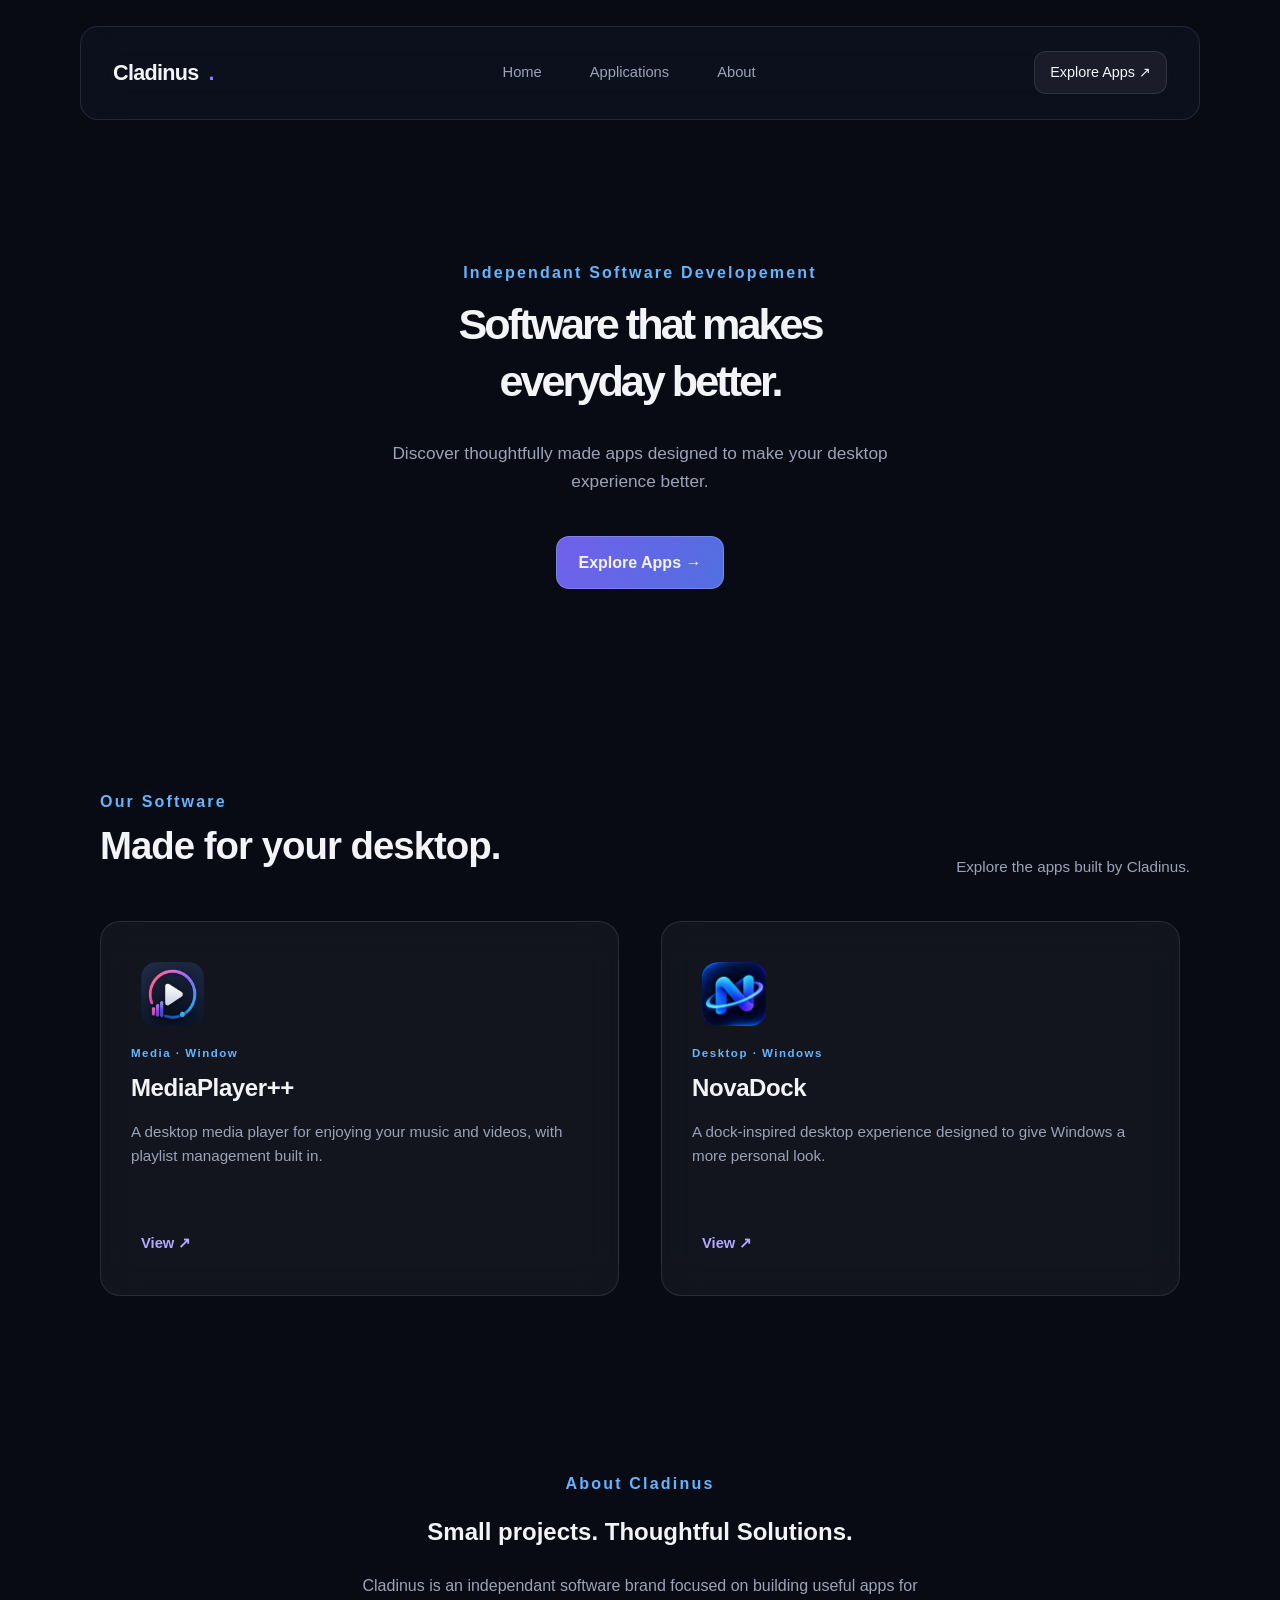
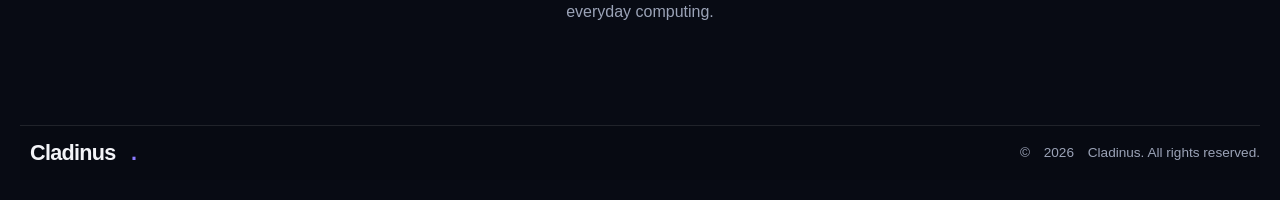
==== index.html @ 4b975c02 "added NovaDock and MediaPlayer++ icons" ====
<!DOCTYPE html>
<html>
    <head>
        <meta charset="UTF-8">
        <meta name="viewport" content="width=device-width, initial-scale=1.0">
        <meta name="description" content="Cladinus builds useful desktop applications designed to improve your everyday computing experience.">

        <title>Cladinus</title>
        <link rel="stylesheet" href="css/style.css">
        <script src="js/script.js" defer></script>
    </head>
    <body>
        <header class="navbar">
            <a href="#" class="logo">Cladinus<span>.</span></a>

            <nav>
                <a href="#home">Home</a>
                <a href="#apps">Applications</a>
                <a href="#about">About</a>
            </nav>

            <a href="#apps" class="nav-btn">Explore Apps ↗</a>
        </header>

        <main>
            <section id="home" class="hero">
                <p  class="eyebrow">Independant Software Developement</p>
                <h1>
                    Software that makes
                    <span>everyday better.</span>
                </h1>

                <p class="hero-description">
                    Discover thoughtfully made apps designed to make your desktop experience better.
                </p>

                <a href="#apps" class="primary-btn">Explore Apps →</a>

                <div class="hero-decor" aria-hidden="true"></div>
            </section>
            <section id="apps" class="apps-section">
                <div class="section-heading">
                    <div>
                        <p class="eyebrow">Our Software</p>
                        <h2>Made for your desktop.</h2>
                    </div>

                    <p class="section-description">Explore the apps built by Cladinus.</p>
                </div>

                <div class="app-grid">
                    <article class="app-card">
                        <div class="app-icon media-icon" aria-hidden="true">
                            <!-- ♪ -->
                             <img src="assets/MediaPlayer++Icon.png" alt="MediaPlayer++">
                        </div>
                        <p class="app-category">Media · Window</p>
                        <h3>MediaPlayer++</h3>
                        <p class="app-description">
                            A desktop media player for enjoying your music and videos, with playlist management built in.
                        </p>
                        <!-- target="_blank" -->
                        <a href="mediaplayer++.html"
                            rel="noopener noreferrer"
                            class="card-link">
                            <!-- View Releases ↗ -->
                            View ↗
                        </a>
                    </article>

                    <article class="app-card">
                        <div class="app-icon dock-icon" aria-hidden="true">
                            <!-- ◈ -->
                            <img src="assets/NovaDockIcon1.png" alt="NovaDock">
                        </div>
                        <p class="app-category">Desktop · Windows</p>
                        <h3>NovaDock</h3>
                        <p class="app-description">
                            A dock-inspired desktop experience designed to give Windows a more personal look.
                        </p>
                        <!-- target="_blank" -->
                        <a href="novadock.html"
                            rel="noopener noreferrer"
                            class="card-link">
                            <!-- View Releases ↗ -->
                            View ↗
                        </a>
                    </article>
                </div>
            </section>
            <section id="about" class="about-section">
                <p class="eyebrow">About Cladinus</p>
                <h2>Small projects. Thoughtful Solutions.</h2>
                <p>
                    Cladinus is an independant software brand focused on building useful apps for everyday computing.
                </p>
            </section>
        </main>

        <footer class="footer">
            <a href="#" class="logo">Cladinus <span>.</span></a>
            <p>© <span id="year"></span> Cladinus. All rights reserved.</p>
        </footer>
    </body>
</html>
---- css/style.css ----
:root {
    color-scheme: dark;
    --bg: #080b14;
    --surface:rgba(255, 255, 255, 0.045);
    --surface-hover:rgba(255, 255, 255, 0.08);
    --border:rgba(255, 255, 255, 0.10);

    --text: #f3f4f8;
    --muted: #9ba3b7;

    --accent: #8b7bff;
    --accent-blue: #64b5ff;

    --radius: 20px;
}

*{
    box-sizing: border-box;
    margin: 10px;
}

html {
    scroll-behavior: smooth;
    scroll-padding-top: 100px;
}
body{
    margin: 0;
    min-height: 100vh;
    font-family: "Segoe UI", Arial, sans-serif;
    color: var(--text);
    background: radial-gradient(ellipse at 50% 0%, #171634, 0%, transparent 48%),
                var(--bg);
    line-height: 1.6;
}

a{
    color: inherit;
    text-decoration: none;
}
button, a {
    -webkit-tap-highlight-color: transparent;
}


::selection {
    color: white;
    background: #6554d9;
}

    /* navbar */

.navbar {
    position: sticky;
    top: 16px;
    z-index: 100;

    display: flex;
    align-items: center;
    justify-content: space-between;
    gap: 24px;
    width: min(1120px, calc(100% - 40px));
    margin: 16px auto 0;
    padding: 14px 22px;
    background: rgba(15, 18, 32, 0.72);
    border: 1px solid var(--border);
    border-radius: 18px;
    backdrop-filter: blur(20px);
    -webkit-backdrop-filter: blur(20px);
}
.logo {
    font-size: 1.35rem;
    font-weight: 750;
    letter-spacing: -0.7px;
}
.logo span {
    color: var(--accent);
}
.navbar nav {
    display: flex;
    align-items: center;
    gap: 28px;
}
.navbar nav a {
    color: var(--muted);
    font-size: 0.92rem;
    transition: color 180ms ease;
    padding: 15;
}
.navbar nav a:hover{
    color: var(--text);
}

.nav-btn {
    padding: 9px 15px;
    border: 1px solid var(--border);
    border-radius: 12px;
    background: rgba(255, 255, 255, 0.06);
    font-size: 0.9rem;
    transition: background 180ms ease, border-color 180ms ease;
}

.nav-btn:hover{
    background: var(--surface-hover);
    border-color: rgba(255, 255, 255, 0.5);
}

/* Hero section */

.hero{
    position: relative;
    isolation: isolate;
    overflow: hidden;

    display: flex;
    flex-direction: column;
    align-items: center;
    text-align: center;
    padding: 130px 24px 120px;
}
.eyebrow {
    margin: 0 0 16px;
    color: var(--accent-blue);
    /* font-size: 0.76rem; */
    font-weight: 700;
    letter-spacing: 2.2px;
}
.hero h1{
    max-width: 850px;
    margin: 0;
    font-size: clamp(2.7rem, 6vw, 1.3rem);
    line-height: 1.08;
    letter-spacing: -3px;
}
.hero h1 span {
    display: block;
    /* color: transparent; */
    background: linear-gradient(100deg, --accent-blue, var(--accent), #c4a3ff);
    background-clip: text;
    -webkit-background-clip: text;
}
.hero-description {
    max-width: 570px;
    margin: 26px 0 30px;
    color: var(--muted);
    font-size: 1.08rem;
}

.primary-btn{
    display: inline-flex;
    align-items: center;
    justify-content: center;
    padding: 13px 22px;
    border: 1px solid rgba(255, 255, 255, 0.18);
    border-radius: 13px;
    background: linear-gradient(110deg, #7160eb, #526fe0);
    box-shadow: 0 8px 30px rbga(10, 91, 235, 0.22);
    font-weight: 650;
    transform: transform 180ms ease, box-shadow 180ms ease;
}
.primary-btn:hover{
    transform: translateY(-3px);
    box-shadow: 0 12px 36px rbga(100, 91, 235, 0.35);
}
.hero-decor {
    position: absolute;
    z-index: -1;
    top: 30px;
    left: 50%;
    width: min(600px, 90vw);
    aspect-ratio: 1;
    border-radius: 50%;
    background: rbga(101, 83, 230, 0.12);
    filter: blur(100px);
    transform: translateX(-50%);
    pointer-events: none;
}

/* apps section */

.apps-section {
    width: min(1120px, calc(100% - 40px));
    margin: 0 auto;
    padding: 40px 0 100px;
}
.section-heading {
    display: flex;
    align-items: end;
    justify-content: space-between;
    gap: 30px;
    margin-bottom: 32px;
}
.section-heading .eyebrow {
    margin-bottom: 8px;
}
.section-heading h2, .aboutt-section h2{
    margin: 0;
    font-size: clamp(1.8rem, 3vw, 2.5rem);
    line-height: 1.2;
    letter-spacing: -1px;
}
.section-description{
    max-width: 300px;
    margin: 0;
    color: var(--muted);
    font-size: 0.95rem;
}

.app-grid{
    display: grid;
    grid-template-columns: repeat(2, minmax(0, 1fr));
    gap: 22px;
}

.app-card{
    padding: 30px;
    background: var(--surface);
    border: 1px solid var(--border);
    border-radius: var(--radius);
    backdrop-filter: blur(18px);
    -webkit-backdrop-filter: blur(18px);
    transition: transform 200ms ease, background 200ms ease, border-color 200ms ease;
}
.app-card:hover{
    transform: translateY(-5px);
    background: var(--surface-hover);
    border-color: rgba(139, 123, 255, 0.35);
}

.app-icon {
    display: grid;
    place-items: center;
    align-items: center;
    width: 58px;
    height: 58px;
    margin-bottom: 24px;
    /* border: 1px solid rgba(255, 255, 255, 0.15); */
    border-radius: 17px;
    font-size: 2rem;
    font-weight: 700;
}
.media-icon img{
    width: 64px;
    height: 64px;
    margin: 0;
    /* color: #a8d6ff;
    background: linear-gradient(145deg, #263f72, #18243d); */
}
.dock-icon img{
    width: 64px;
    height: 64px;
    margin: 0;
    /* color: #c5baff;
    background: linear-gradient(145deg, #51418b, #28223f); */
}

.app-category{
    margin: 0 0 7px;
    color: var(--accent-blue);
    font-size: 0.72rem;
    font-weight: 700;
    letter-spacing: 1.5px;
}
.app-card h3{
    margin:  0 0 12px;
    font-size: 1.5rem;
    letter-spacing: -0.4px;
}

.app-description{
    min-height: 78px;
    margin: 0 0 24px;
    color: var(--muted);
    font-size: 0.95rem;
}
.card-link {
    display: inline-block;
    color: #b4a8ff;
    font-weight: 650;
    font-size: 0.92rem;
    transition: color 180ms ease;
}
.card-link:hover{
    color: white;
}

/* About section */

.about-section {
    width: min(760px, calc(100% - 40));
    margin: 0 auto;
    padding: 55px 30px 90px;
    text-align: center;
}
.about-section p:last-child{
    max-width: 600px;
    margin: 22px auto 0;
    color: var(--muted);
}

/* Footer */

.footer {
    display: flex;
    align-items: center;
    justify-content: space-between;
    gap: 20px;
    padding: 28px max (24px, calc((100% - 1120px) / 2));
    border-top: 1px solid var(--border);
    background: rgba(0,0,0,0.12);
}
.footer p {
    margin: 0;
    color: var(--muted);
    font-size: 0.85rem;
}

/* Responsive layout */

@media (max-width: 700px){
    .navbar{
        width: calc(100% - 24px);
        padding: 12px 14px;
        gap: 12px;
    }
    .navbar nav {
        gap: 14px;
    }
    .navbar nav a {
        font-size: 0.82rem;
    }
    .nav-btn {
        display: none;
    }
    .hero {
        padding: 100px 20px 90px;
    }
    .hero h1 {
        letter-spacing: -1.5px;
    }
    .section-heading{
        align-items: start;
        flex-direction: column;
        gap: 12px;
    }
    .app-grid{
        grid-template-columns: 1fr;
    }
    .app-description{
        min-height: 0;
    }
    .footer {
        flex-direction: column;
        text-align: center;
    }
}
@media (prefers-reduced-motion:reduce) {
    html{
        scroll-behavior: auto;
    }

    *, *::before, *::after {
        transition-duration: 0.01ms !important;
        animation-duration: 0.01ms !important;
    }
}
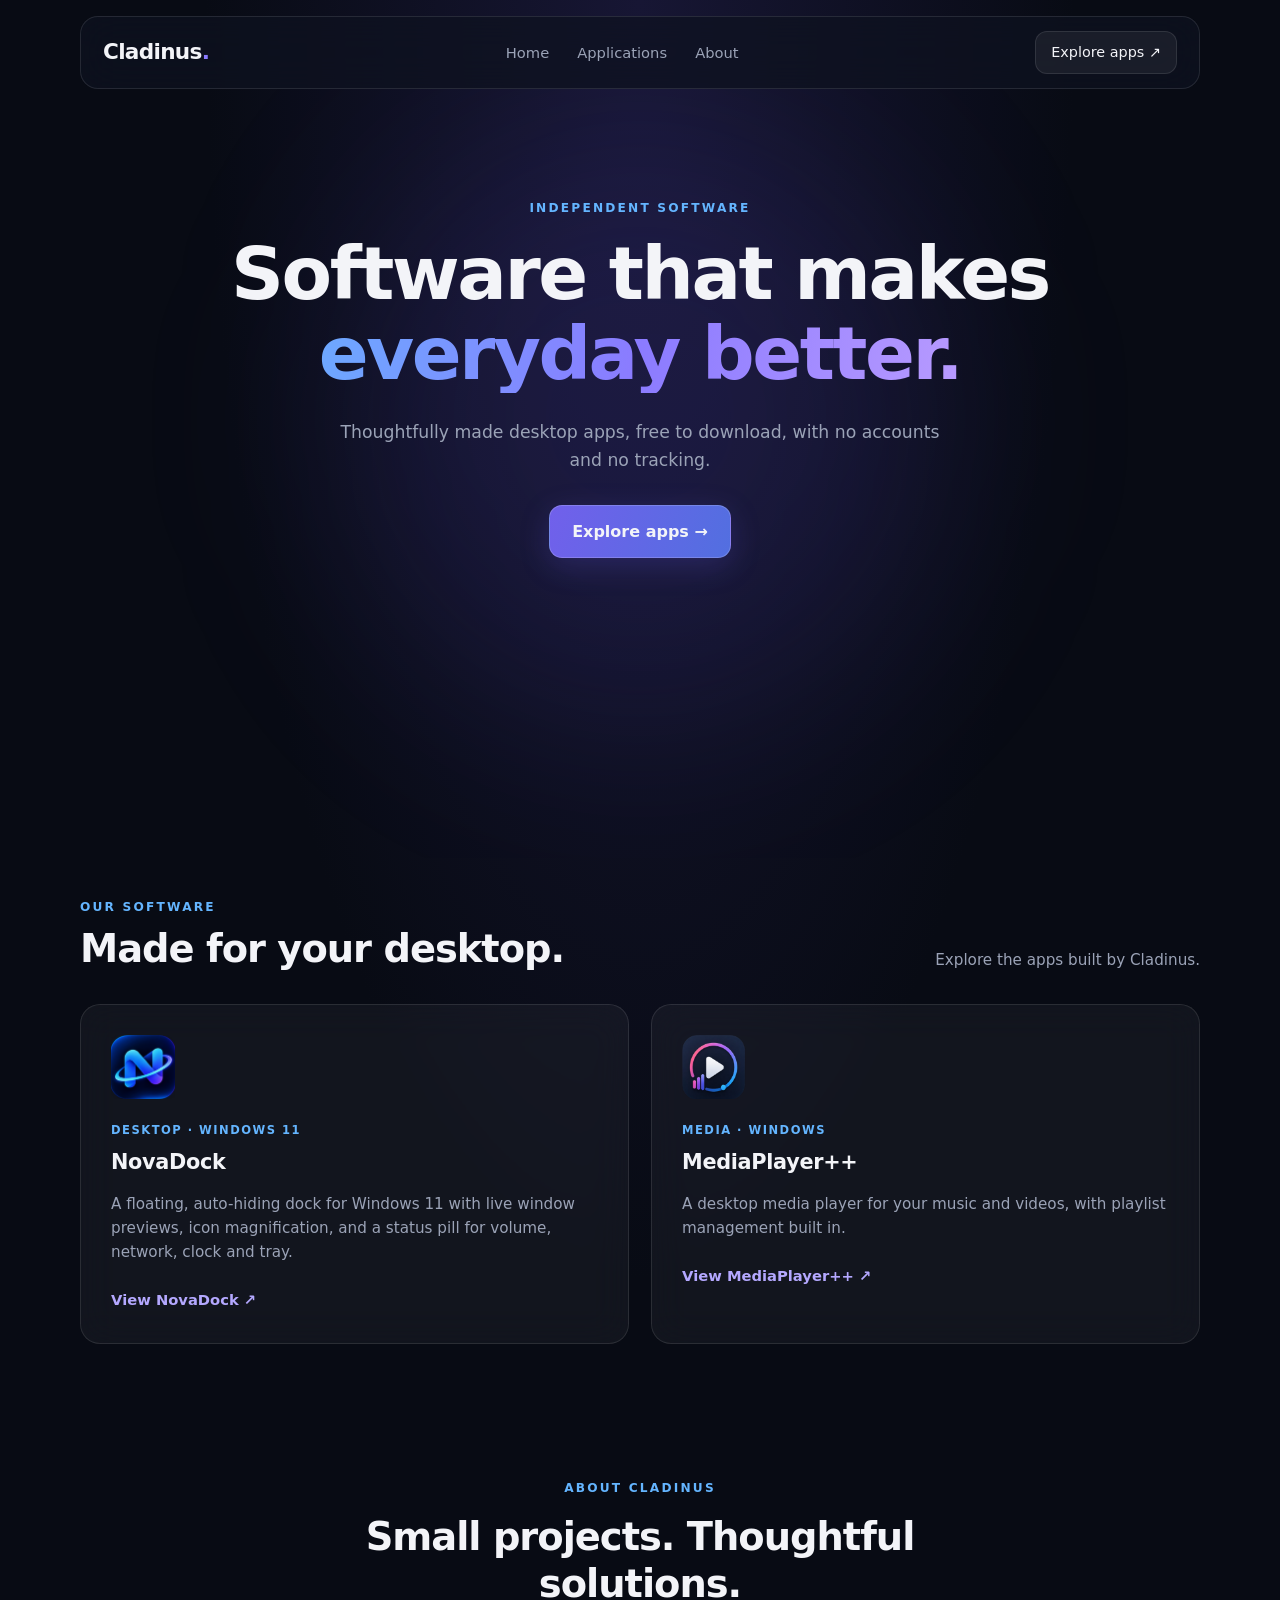
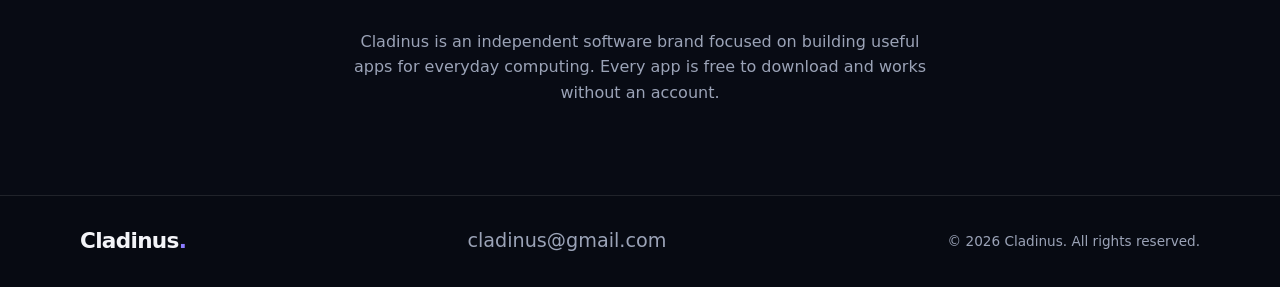
==== commit 802cda3d: "claude's redesign" ====
--- a/index.html
+++ b/index.html
@@ -1,105 +1,97 @@
 <!DOCTYPE html>
-<html>
-    <head>
-        <meta charset="UTF-8">
-        <meta name="viewport" content="width=device-width, initial-scale=1.0">
-        <meta name="description" content="Cladinus builds useful desktop applications designed to improve your everyday computing experience.">
-
-        <title>Cladinus</title>
-        <link rel="stylesheet" href="css/style.css">
-        <script src="js/script.js" defer></script>
-    </head>
-    <body>
-        <header class="navbar">
-            <a href="#" class="logo">Cladinus<span>.</span></a>
-
-            <nav>
+<html lang="en">
+<head>
+    <meta charset="UTF-8">
+    <meta name="viewport" content="width=device-width, initial-scale=1.0">
+    <meta name="description" content="Cladinus builds useful desktop applications designed to improve your everyday computing experience.">
+    <meta property="og:title" content="Cladinus">
+    <meta property="og:description" content="Independent software for a better desktop.">
+    <title>Cladinus</title>
+    <link rel="stylesheet" href="css/style.css">
+    <script src="js/script.js" defer></script>
+</head>
+<body>
+    <header>
+        <section class="navbar">
+            <a href="#home" class="logo">Cladinus<span>.</span></a>
+            <nav aria-label="Main">
                 <a href="#home">Home</a>
                 <a href="#apps">Applications</a>
                 <a href="#about">About</a>
             </nav>
+            <a href="#apps" class="nav-btn">Explore apps ↗</a>
+        </section>
 
-            <a href="#apps" class="nav-btn">Explore Apps ↗</a>
-        </header>
+        <button class="menu-toggle" id="menu-toggle" aria-label="Open navigation menu"
+                aria-expanded="false" aria-controls="mobile-menu">
+            <img src="assets/menu.svg" alt="">
+        </button>
+        <div class="menu-overlay" id="menu-overlay"></div>
+        <nav class="mobile-menu" id="mobile-menu" aria-label="Mobile navigation">
+            <a href="#home">Home</a>
+            <a href="#apps">Applications</a>
+            <a href="#about">About</a>
+        </nav>
+    </header>
 
-        <main>
-            <section id="home" class="hero">
-                <p  class="eyebrow">Independant Software Developement</p>
-                <h1>
-                    Software that makes
-                    <span>everyday better.</span>
-                </h1>
+    <main>
+        <section id="home" class="hero">
+            <p class="eyebrow">INDEPENDENT SOFTWARE</p>
+            <h1>Software that makes <span>everyday better.</span></h1>
+            <p class="hero-description">
+                Thoughtfully made desktop apps, free to download, with no accounts and no tracking.
+            </p>
+            <a href="#apps" class="primary-btn">Explore apps →</a>
+            <div class="hero-decor" aria-hidden="true"></div>
+        </section>
 
-                <p class="hero-description">
-                    Discover thoughtfully made apps designed to make your desktop experience better.
-                </p>
+        <section class="apps-section">
+            <div class="section-heading" id="apps">
+                <div>
+                    <p class="eyebrow">OUR SOFTWARE</p>
+                    <h2>Made for your desktop.</h2>
+                </div>
+                <p class="section-description">Explore the apps built by Cladinus.</p>
+            </div>
 
-                <a href="#apps" class="primary-btn">Explore Apps →</a>
+            <div class="app-grid">
+                <article class="app-card">
+                    <div class="app-icon"><img src="assets/NovaDockIcon1.png" alt="NovaDock"></div>
+                    <p class="app-category">DESKTOP · WINDOWS 11</p>
+                    <h3>NovaDock</h3>
+                    <p class="app-description">
+                        A floating, auto-hiding dock for Windows 11 with live window previews,
+                        icon magnification, and a status pill for volume, network, clock and tray.
+                    </p>
+                    <a href="novadock.html" class="card-link">View NovaDock ↗</a>
+                </article>
 
-                <div class="hero-decor" aria-hidden="true"></div>
-            </section>
-            <section id="apps" class="apps-section">
-                <div class="section-heading">
-                    <div>
-                        <p class="eyebrow">Our Software</p>
-                        <h2>Made for your desktop.</h2>
-                    </div>
+                <article class="app-card">
+                    <div class="app-icon"><img src="assets/MediaPlayer++Icon.png" alt="MediaPlayer++"></div>
+                    <p class="app-category">MEDIA · WINDOWS</p>
+                    <h3>MediaPlayer++</h3>
+                    <p class="app-description">
+                        A desktop media player for your music and videos, with playlist management built in.
+                    </p>
+                    <a href="mediaplayer++.html" class="card-link">View MediaPlayer++ ↗</a>
+                </article>
+            </div>
+        </section>
 
-                    <p class="section-description">Explore the apps built by Cladinus.</p>
-                </div>
+        <section id="about" class="about-section">
+            <p class="eyebrow">ABOUT CLADINUS</p>
+            <h2>Small projects. Thoughtful solutions.</h2>
+            <p>
+                Cladinus is an independent software brand focused on building useful apps for
+                everyday computing. Every app is free to download and works without an account.
+            </p>
+        </section>
+    </main>
 
-                <div class="app-grid">
-                    <article class="app-card">
-                        <div class="app-icon media-icon" aria-hidden="true">
-                            <!-- ♪ -->
-                             <img src="assets/MediaPlayer++Icon.png" alt="MediaPlayer++">
-                        </div>
-                        <p class="app-category">Media · Window</p>
-                        <h3>MediaPlayer++</h3>
-                        <p class="app-description">
-                            A desktop media player for enjoying your music and videos, with playlist management built in.
-                        </p>
-                        <!-- target="_blank" -->
-                        <a href="mediaplayer++.html"
-                            rel="noopener noreferrer"
-                            class="card-link">
-                            <!-- View Releases ↗ -->
-                            View ↗
-                        </a>
-                    </article>
-
-                    <article class="app-card">
-                        <div class="app-icon dock-icon" aria-hidden="true">
-                            <!-- ◈ -->
-                            <img src="assets/NovaDockIcon1.png" alt="NovaDock">
-                        </div>
-                        <p class="app-category">Desktop · Windows</p>
-                        <h3>NovaDock</h3>
-                        <p class="app-description">
-                            A dock-inspired desktop experience designed to give Windows a more personal look.
-                        </p>
-                        <!-- target="_blank" -->
-                        <a href="novadock.html"
-                            rel="noopener noreferrer"
-                            class="card-link">
-                            <!-- View Releases ↗ -->
-                            View ↗
-                        </a>
-                    </article>
-                </div>
-            </section>
-            <section id="about" class="about-section">
-                <p class="eyebrow">About Cladinus</p>
-                <h2>Small projects. Thoughtful Solutions.</h2>
-                <p>
-                    Cladinus is an independant software brand focused on building useful apps for everyday computing.
-                </p>
-            </section>
-        </main>
-
-        <footer class="footer">
-            <a href="#" class="logo">Cladinus <span>.</span></a>
-            <p>© <span id="year"></span> Cladinus. All rights reserved.</p>
-        </footer>
-    </body>
+    <footer class="footer">
+        <a href="#home" class="logo">Cladinus<span>.</span></a>
+        <p id="contact">cladinus@gmail.com</p>
+        <p>© <span id="year"></span> Cladinus. All rights reserved.</p>
+    </footer>
+</body>
 </html>
--- a/css/style.css
+++ b/css/style.css
@@ -1,365 +1,231 @@
 :root {
     color-scheme: dark;
     --bg: #080b14;
-    --surface:rgba(255, 255, 255, 0.045);
-    --surface-hover:rgba(255, 255, 255, 0.08);
-    --border:rgba(255, 255, 255, 0.10);
-
+    --surface: rgba(255, 255, 255, 0.045);
+    --surface-hover: rgba(255, 255, 255, 0.08);
+    --border: rgba(255, 255, 255, 0.10);
     --text: #f3f4f8;
     --muted: #9ba3b7;
-
     --accent: #8b7bff;
     --accent-blue: #64b5ff;
-
     --radius: 20px;
 }
 
-*{
-    box-sizing: border-box;
-    margin: 10px;
-}
-
-html {
-    scroll-behavior: smooth;
-    scroll-padding-top: 100px;
-}
-body{
+* { box-sizing: border-box; }
+h1, h2, h3, p { margin: 0; }
+
+html { scroll-behavior: smooth; scroll-padding-top: 100px; }
+
+body {
     margin: 0;
     min-height: 100vh;
-    font-family: "Segoe UI", Arial, sans-serif;
+    font-family: "Segoe UI", system-ui, Arial, sans-serif;
     color: var(--text);
-    background: radial-gradient(ellipse at 50% 0%, #171634, 0%, transparent 48%),
-                var(--bg);
+    background: radial-gradient(ellipse at 50% 0%, #171634 0%, transparent 48%), var(--bg);
+    background-repeat: no-repeat;
     line-height: 1.6;
 }
 
-a{
-    color: inherit;
-    text-decoration: none;
-}
-button, a {
-    -webkit-tap-highlight-color: transparent;
-}
-
-
-::selection {
-    color: white;
-    background: #6554d9;
-}
-
-    /* navbar */
-
+a { color: inherit; text-decoration: none; }
+button, a { -webkit-tap-highlight-color: transparent; }
+::selection { color: white; background: #6554d9; }
+img { max-width: 100%; }
+
+/* ── Navbar ───────────────────────────────────────────── */
 .navbar {
-    position: sticky;
-    top: 16px;
-    z-index: 100;
-
-    display: flex;
-    align-items: center;
-    justify-content: space-between;
-    gap: 24px;
+    position: sticky; top: 16px; z-index: 103;
+    display: flex; align-items: center; justify-content: space-between; gap: 24px;
     width: min(1120px, calc(100% - 40px));
-    margin: 16px auto 0;
-    padding: 14px 22px;
+    margin: 16px auto 0; padding: 14px 22px;
     background: rgba(15, 18, 32, 0.72);
-    border: 1px solid var(--border);
-    border-radius: 18px;
-    backdrop-filter: blur(20px);
-    -webkit-backdrop-filter: blur(20px);
-}
-.logo {
-    font-size: 1.35rem;
-    font-weight: 750;
-    letter-spacing: -0.7px;
-}
-.logo span {
-    color: var(--accent);
-}
-.navbar nav {
-    display: flex;
-    align-items: center;
-    gap: 28px;
-}
-.navbar nav a {
-    color: var(--muted);
-    font-size: 0.92rem;
-    transition: color 180ms ease;
-    padding: 15;
-}
-.navbar nav a:hover{
-    color: var(--text);
-}
-
+    border: 1px solid var(--border); border-radius: 18px;
+    backdrop-filter: blur(20px); -webkit-backdrop-filter: blur(20px);
+}
+.logo { font-size: 1.35rem; font-weight: 750; letter-spacing: -0.7px; }
+.logo span { color: var(--accent); }
+.navbar nav { display: flex; align-items: center; gap: 28px; }
+.navbar nav a { color: var(--muted); font-size: 0.92rem; transition: color 180ms ease; }
+.navbar nav a:hover { color: var(--text); }
 .nav-btn {
-    padding: 9px 15px;
-    border: 1px solid var(--border);
-    border-radius: 12px;
-    background: rgba(255, 255, 255, 0.06);
-    font-size: 0.9rem;
+    padding: 9px 15px; border: 1px solid var(--border); border-radius: 12px;
+    background: rgba(255, 255, 255, 0.06); font-size: 0.9rem;
     transition: background 180ms ease, border-color 180ms ease;
 }
-
-.nav-btn:hover{
-    background: var(--surface-hover);
-    border-color: rgba(255, 255, 255, 0.5);
-}
-
-/* Hero section */
-
-.hero{
-    position: relative;
-    isolation: isolate;
-    overflow: hidden;
-
-    display: flex;
-    flex-direction: column;
-    align-items: center;
-    text-align: center;
-    padding: 130px 24px 120px;
-}
+.nav-btn:hover { background: var(--surface-hover); border-color: rgba(255, 255, 255, 0.5); }
+
+/* ── Mobile menu ──────────────────────────────────────── */
+.menu-toggle {
+    display: none; justify-content: center; align-items: center;
+    width: 42px; height: 42px; padding: 8px;
+    background: rgba(255, 255, 255, 0.06); border: 1px solid var(--border);
+    border-radius: 12px; cursor: pointer; z-index: 103;
+}
+.menu-toggle img { width: 100%; height: 100%; }
+.mobile-menu {
+    position: fixed; top: 0; right: 0; z-index: 102;
+    display: flex; flex-direction: column; gap: 8px;
+    width: min(220px, 85vw); height: 100vh; padding: 90px 24px 24px;
+    background: rgba(15, 18, 32, 0.96); border-left: 1px solid var(--border);
+    backdrop-filter: blur(24px); -webkit-backdrop-filter: blur(24px);
+    transform: translateX(100%); visibility: hidden;
+    transition: transform 300ms ease, visibility 300ms ease;
+}
+.mobile-menu a {
+    display: block; padding: 13px 15px; color: var(--muted); border-radius: 10px;
+    transition: background 180ms ease, color 180ms ease;
+}
+.mobile-menu a:hover { color: var(--text); background: var(--surface-hover); }
+.menu-overlay {
+    position: fixed; inset: 0; z-index: 101; background: rgba(0, 0, 0, 0.55);
+    opacity: 0; visibility: hidden; transition: opacity 280ms ease, visibility 280ms ease;
+}
+body.menu-open { overflow: hidden; }
+body.menu-open .mobile-menu { transform: translateX(0); visibility: visible; }
+body.menu-open .menu-overlay { opacity: 1; visibility: visible; }
+
+/* ── Hero ─────────────────────────────────────────────── */
+.hero {
+    position: relative; isolation: isolate; overflow: hidden;
+    display: flex; flex-direction: column; align-items: center; text-align: center;
+    padding: 110px 24px 300px;
+}
+.hero-icon { margin-bottom: 22px; border-radius: 20px; }
 .eyebrow {
-    margin: 0 0 16px;
-    color: var(--accent-blue);
-    /* font-size: 0.76rem; */
-    font-weight: 700;
-    letter-spacing: 2.2px;
-}
-.hero h1{
+    margin-bottom: 16px; color: var(--accent-blue);
+    font-size: 0.76rem; font-weight: 700; letter-spacing: 2.2px;
+}
+.hero h1 {
     max-width: 850px;
-    margin: 0;
-    font-size: clamp(2.7rem, 6vw, 1.3rem);
-    line-height: 1.08;
-    letter-spacing: -3px;
+    font-size: clamp(2.5rem, 6vw, 4.6rem);
+    line-height: 1.08; letter-spacing: -2.5px;
 }
 .hero h1 span {
-    display: block;
-    /* color: transparent; */
-    background: linear-gradient(100deg, --accent-blue, var(--accent), #c4a3ff);
-    background-clip: text;
-    -webkit-background-clip: text;
-}
-.hero-description {
-    max-width: 570px;
-    margin: 26px 0 30px;
-    color: var(--muted);
-    font-size: 1.08rem;
-}
-
-.primary-btn{
-    display: inline-flex;
-    align-items: center;
-    justify-content: center;
-    padding: 13px 22px;
+    display: block; color: transparent;
+    background: linear-gradient(100deg, var(--accent-blue), var(--accent), #c4a3ff);
+    -webkit-background-clip: text; background-clip: text;
+}
+.hero-description { max-width: 600px; margin: 26px 0 30px; color: var(--muted); font-size: 1.08rem; }
+.hero-note { margin-top: 18px; color: var(--muted); font-size: 0.85rem; }
+.btn-row { display: flex; flex-wrap: wrap; justify-content: center; gap: 12px; }
+
+.primary-btn, .secondary-btn {
+    display: inline-flex; align-items: center; justify-content: center;
+    padding: 13px 22px; border-radius: 13px; font-weight: 650;
+    transition: transform 180ms ease, box-shadow 180ms ease, background 180ms ease;
+}
+.primary-btn {
     border: 1px solid rgba(255, 255, 255, 0.18);
-    border-radius: 13px;
     background: linear-gradient(110deg, #7160eb, #526fe0);
-    box-shadow: 0 8px 30px rbga(10, 91, 235, 0.22);
-    font-weight: 650;
-    transform: transform 180ms ease, box-shadow 180ms ease;
-}
-.primary-btn:hover{
-    transform: translateY(-3px);
-    box-shadow: 0 12px 36px rbga(100, 91, 235, 0.35);
-}
+    box-shadow: 0 8px 30px rgba(100, 91, 235, 0.22);
+}
+.primary-btn:hover { transform: translateY(-3px); box-shadow: 0 12px 36px rgba(100, 91, 235, 0.35); }
+.secondary-btn { border: 1px solid var(--border); background: rgba(255, 255, 255, 0.05); }
+.secondary-btn:hover { background: var(--surface-hover); transform: translateY(-3px); }
+
 .hero-decor {
-    position: absolute;
-    z-index: -1;
-    top: 30px;
-    left: 50%;
-    width: min(600px, 90vw);
-    aspect-ratio: 1;
-    border-radius: 50%;
-    background: rbga(101, 83, 230, 0.12);
-    filter: blur(100px);
-    transform: translateX(-50%);
-    pointer-events: none;
-}
-
-/* apps section */
-
-.apps-section {
-    width: min(1120px, calc(100% - 40px));
-    margin: 0 auto;
-    padding: 40px 0 100px;
-}
+    position: absolute; z-index: -1; top: 30px; left: 50%;
+    width: min(600px, 90vw); aspect-ratio: 1; border-radius: 50%;
+    background: rgba(101, 83, 230, 0.12); filter: blur(100px);
+    transform: translateX(-50%); pointer-events: none;
+}
+
+/* ── Sections / cards ─────────────────────────────────── */
+.apps-section { width: min(1120px, calc(100% - 40px)); margin: 0 auto; padding: 40px 0 80px; }
 .section-heading {
-    display: flex;
-    align-items: end;
-    justify-content: space-between;
-    gap: 30px;
-    margin-bottom: 32px;
-}
-.section-heading .eyebrow {
-    margin-bottom: 8px;
-}
-.section-heading h2, .aboutt-section h2{
-    margin: 0;
-    font-size: clamp(1.8rem, 3vw, 2.5rem);
-    line-height: 1.2;
-    letter-spacing: -1px;
-}
-.section-description{
-    max-width: 300px;
-    margin: 0;
-    color: var(--muted);
-    font-size: 0.95rem;
-}
-
-.app-grid{
-    display: grid;
-    grid-template-columns: repeat(2, minmax(0, 1fr));
-    gap: 22px;
-}
-
-.app-card{
-    padding: 30px;
-    background: var(--surface);
-    border: 1px solid var(--border);
-    border-radius: var(--radius);
-    backdrop-filter: blur(18px);
-    -webkit-backdrop-filter: blur(18px);
+    display: flex; align-items: flex-end; justify-content: space-between;
+    gap: 30px; margin-bottom: 32px;
+}
+.section-heading .eyebrow { margin-bottom: 8px; }
+.section-heading h2, .about-section h2 {
+    font-size: clamp(1.8rem, 3vw, 2.5rem); line-height: 1.2; letter-spacing: -1px;
+}
+.section-description { max-width: 300px; color: var(--muted); font-size: 0.95rem; }
+
+.app-grid { display: grid; grid-template-columns: repeat(2, minmax(0, 1fr)); gap: 22px; }
+.app-grid.grid-3 { grid-template-columns: repeat(3, minmax(0, 1fr)); }
+
+.app-card {
+    padding: 30px; background: var(--surface);
+    border: 1px solid var(--border); border-radius: var(--radius);
+    backdrop-filter: blur(18px); -webkit-backdrop-filter: blur(18px);
     transition: transform 200ms ease, background 200ms ease, border-color 200ms ease;
 }
-.app-card:hover{
-    transform: translateY(-5px);
-    background: var(--surface-hover);
-    border-color: rgba(139, 123, 255, 0.35);
-}
-
-.app-icon {
-    display: grid;
-    place-items: center;
-    align-items: center;
-    width: 58px;
-    height: 58px;
-    margin-bottom: 24px;
-    /* border: 1px solid rgba(255, 255, 255, 0.15); */
-    border-radius: 17px;
-    font-size: 2rem;
-    font-weight: 700;
-}
-.media-icon img{
-    width: 64px;
-    height: 64px;
-    margin: 0;
-    /* color: #a8d6ff;
-    background: linear-gradient(145deg, #263f72, #18243d); */
-}
-.dock-icon img{
-    width: 64px;
-    height: 64px;
-    margin: 0;
-    /* color: #c5baff;
-    background: linear-gradient(145deg, #51418b, #28223f); */
-}
-
-.app-category{
-    margin: 0 0 7px;
-    color: var(--accent-blue);
-    font-size: 0.72rem;
-    font-weight: 700;
-    letter-spacing: 1.5px;
-}
-.app-card h3{
-    margin:  0 0 12px;
-    font-size: 1.5rem;
-    letter-spacing: -0.4px;
-}
-
-.app-description{
-    min-height: 78px;
-    margin: 0 0 24px;
-    color: var(--muted);
-    font-size: 0.95rem;
-}
-.card-link {
-    display: inline-block;
-    color: #b4a8ff;
-    font-weight: 650;
-    font-size: 0.92rem;
-    transition: color 180ms ease;
-}
-.card-link:hover{
-    color: white;
-}
-
-/* About section */
-
-.about-section {
-    width: min(760px, calc(100% - 40));
-    margin: 0 auto;
-    padding: 55px 30px 90px;
-    text-align: center;
-}
-.about-section p:last-child{
-    max-width: 600px;
-    margin: 22px auto 0;
-    color: var(--muted);
-}
-
-/* Footer */
-
+.app-card:hover { transform: translateY(-5px); background: var(--surface-hover); border-color: rgba(139, 123, 255, 0.35); }
+.app-icon { margin-bottom: 22px; }
+.app-icon img { width: 64px; height: 64px; display: block; }
+.app-category { margin-bottom: 7px; color: var(--accent-blue); font-size: 0.72rem; font-weight: 700; letter-spacing: 1.5px; }
+.app-card h3 { margin-bottom: 12px; font-size: 1.3rem; letter-spacing: -0.3px; }
+.app-description { margin-bottom: 8px; color: var(--muted); font-size: 0.95rem; }
+.app-card .app-description:last-child { margin-bottom: 0; }
+.card-link { display: inline-block; margin-top: 16px; color: #b4a8ff; font-weight: 650; font-size: 0.92rem; transition: color 180ms ease; }
+.card-link:hover { color: white; }
+
+.fineprint { margin-top: 22px; color: var(--muted); font-size: 0.85rem; }
+.fineprint a { color: #b4a8ff; }
+
+/* ── About / download ─────────────────────────────────── */
+.about-section { width: min(760px, calc(100% - 40px)); margin: 0 auto; padding: 55px 0 90px; text-align: center; }
+.about-section > p:not(.eyebrow) { max-width: 600px; margin: 22px auto 0; color: var(--muted); }
+
+.download-card {
+    margin-top: 32px; padding: 34px; text-align: center;
+    background: var(--surface); border: 1px solid var(--border); border-radius: var(--radius);
+}
+.download-card h3 { font-size: 1.6rem; letter-spacing: -0.5px; }
+.download-card p { margin-top: 8px; color: var(--muted); }
+.download-card .primary-btn { margin-top: 22px; }
+.release-notes {
+    max-height: 200px; overflow: auto; margin: 16px auto 0; padding: 14px 16px;
+    text-align: left; white-space: pre-wrap; font-size: 0.9rem; color: var(--muted);
+    background: rgba(0, 0, 0, 0.2); border-radius: 12px;
+}
+.sha { margin-top: 20px; font-size: 0.8rem; word-break: break-all; }
+.sha span { display: block; margin-top: 6px; }
+code {
+    font-family: Consolas, "Cascadia Mono", monospace; font-size: 1em;
+    padding: 2px 6px; border-radius: 6px; background: rgba(255, 255, 255, 0.07); color: var(--text);
+}
+.release-error { color: #ff9a9a !important; }
+
+/* ── FAQ ──────────────────────────────────────────────── */
+.faq { display: grid; gap: 12px; }
+.faq details {
+    padding: 18px 22px; background: var(--surface);
+    border: 1px solid var(--border); border-radius: 16px;
+}
+.faq details[open] { border-color: rgba(139, 123, 255, 0.35); }
+.faq summary { cursor: pointer; font-weight: 650; }
+.faq p { margin-top: 12px; color: var(--muted); font-size: 0.95rem; }
+
+/* ── Footer ───────────────────────────────────────────── */
 .footer {
-    display: flex;
-    align-items: center;
-    justify-content: space-between;
-    gap: 20px;
-    padding: 28px max (24px, calc((100% - 1120px) / 2));
-    border-top: 1px solid var(--border);
-    background: rgba(0,0,0,0.12);
-}
-.footer p {
-    margin: 0;
-    color: var(--muted);
-    font-size: 0.85rem;
-}
-
-/* Responsive layout */
-
-@media (max-width: 700px){
-    .navbar{
-        width: calc(100% - 24px);
-        padding: 12px 14px;
-        gap: 12px;
-    }
-    .navbar nav {
-        gap: 14px;
-    }
-    .navbar nav a {
-        font-size: 0.82rem;
-    }
-    .nav-btn {
-        display: none;
-    }
-    .hero {
-        padding: 100px 20px 90px;
-    }
-    .hero h1 {
-        letter-spacing: -1.5px;
-    }
-    .section-heading{
-        align-items: start;
-        flex-direction: column;
-        gap: 12px;
-    }
-    .app-grid{
-        grid-template-columns: 1fr;
-    }
-    .app-description{
-        min-height: 0;
-    }
-    .footer {
-        flex-direction: column;
-        text-align: center;
-    }
-}
-@media (prefers-reduced-motion:reduce) {
-    html{
-        scroll-behavior: auto;
-    }
-
-    *, *::before, *::after {
-        transition-duration: 0.01ms !important;
-        animation-duration: 0.01ms !important;
-    }
+    display: flex; align-items: center; justify-content: space-between; gap: 20px;
+    padding: 28px max(24px, calc((100% - 1120px) / 2));
+    border-top: 1px solid var(--border); background: rgba(0, 0, 0, 0.12);
+}
+.footer p { color: var(--muted); font-size: 0.85rem; }
+.footer p#contact { color: var(--muted); font-size: 1.2rem; }
+
+/* ── Scroll reveal ────────────────────────────────────── */
+.reveal { opacity: 0; transform: translateY(24px); transition: opacity 700ms ease, transform 700ms ease; }
+.reveal.visible { opacity: 1; transform: none; }
+
+/* ── Responsive ───────────────────────────────────────── */
+@media (max-width: 900px) {
+    .app-grid.grid-3 { grid-template-columns: repeat(2, minmax(0, 1fr)); }
+}
+@media (max-width: 700px) {
+    .navbar { display: none; }
+    .menu-toggle { display: flex; position: fixed; top: 14px; right: 14px; }
+    .hero { padding: 90px 20px 80px; }
+    .hero h1 { letter-spacing: -1.5px; }
+    .section-heading { align-items: flex-start; flex-direction: column; gap: 12px; }
+    .app-grid, .app-grid.grid-3 { grid-template-columns: 1fr; }
+    .download-card { padding: 24px 18px; }
+    .footer { flex-direction: column; text-align: center; }
+}
+@media (prefers-reduced-motion: reduce) {
+    html { scroll-behavior: auto; }
+    *, *::before, *::after { transition-duration: 0.01ms !important; animation-duration: 0.01ms !important; }
+    .reveal { opacity: 1; transform: none; transition: none; }
 }
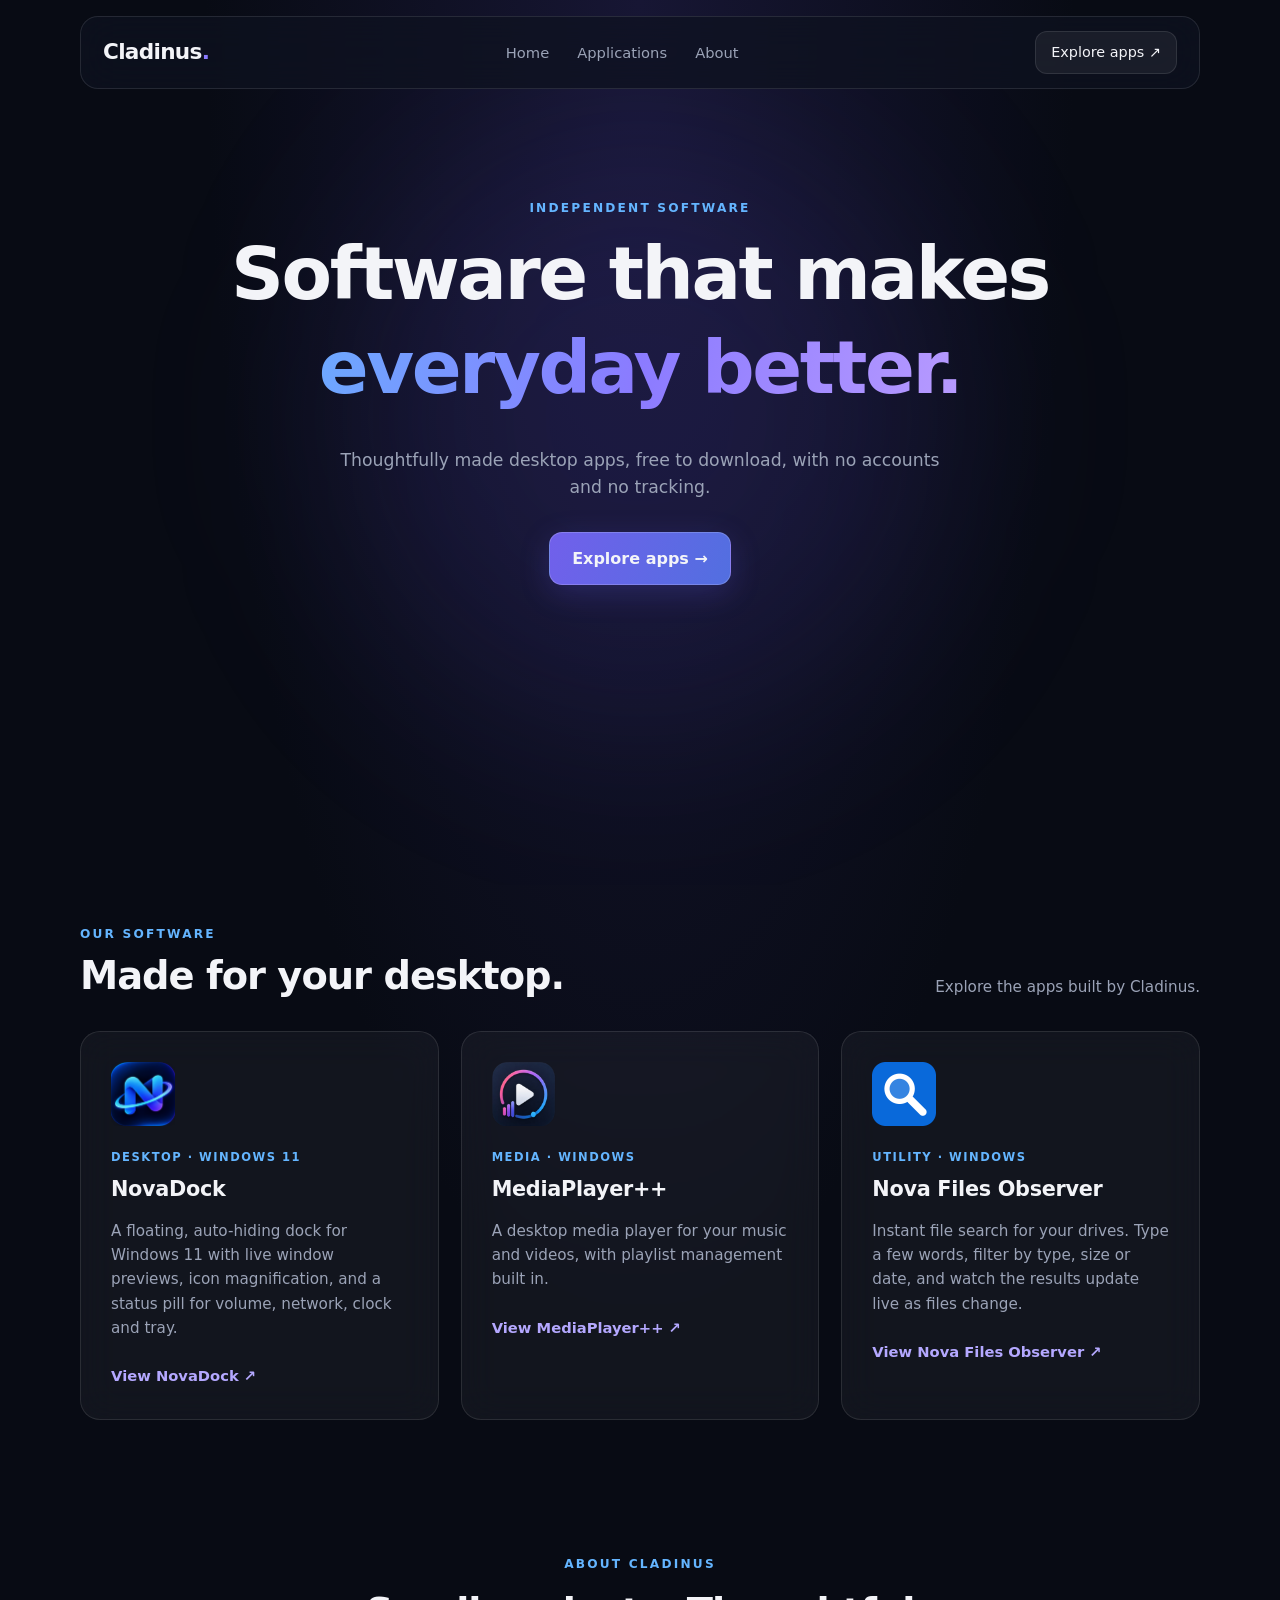
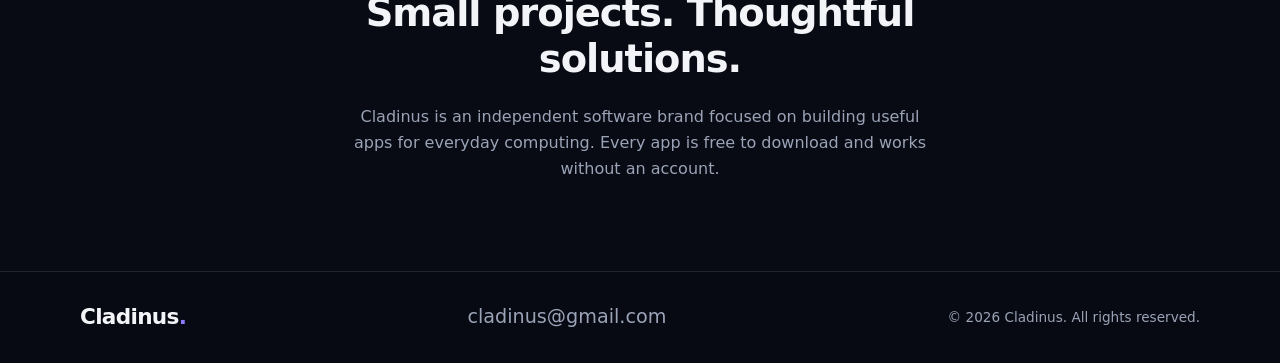
==== commit eb4270ed: "added NovaFilesObserver page" ====
--- a/index.html
+++ b/index.html
@@ -54,7 +54,7 @@
                 <p class="section-description">Explore the apps built by Cladinus.</p>
             </div>
 
-            <div class="app-grid">
+            <div class="app-grid grid-3">
                 <article class="app-card">
                     <div class="app-icon"><img src="assets/NovaDockIcon1.png" alt="NovaDock"></div>
                     <p class="app-category">DESKTOP · WINDOWS 11</p>
@@ -74,6 +74,17 @@
                         A desktop media player for your music and videos, with playlist management built in.
                     </p>
                     <a href="mediaplayer++.html" class="card-link">View MediaPlayer++ ↗</a>
+                </article>
+
+                <article class="app-card">
+                    <div class="app-icon"><img src="assets/NovaFilesObserverIcon.png" alt="Nova Files Observer"></div>
+                    <p class="app-category">UTILITY · WINDOWS</p>
+                    <h3>Nova Files Observer</h3>
+                    <p class="app-description">
+                        Instant file search for your drives. Type a few words, filter by type, size or date,
+                        and watch the results update live as files change.
+                    </p>
+                    <a href="novafilesobserver.html" class="card-link">View Nova Files Observer ↗</a>
                 </article>
             </div>
         </section>
--- a/css/style.css
+++ b/css/style.css
@@ -100,6 +100,7 @@
     line-height: 1.08; letter-spacing: -2.5px;
 }
 .hero h1 span {
+    padding: 0.85rem;
     display: block; color: transparent;
     background: linear-gradient(100deg, var(--accent-blue), var(--accent), #c4a3ff);
     -webkit-background-clip: text; background-clip: text;
@@ -196,6 +197,13 @@
 .faq details[open] { border-color: rgba(139, 123, 255, 0.35); }
 .faq summary { cursor: pointer; font-weight: 650; }
 .faq p { margin-top: 12px; color: var(--muted); font-size: 0.95rem; }
+.install-help {
+    margin-top: 22px; padding: 14px 18px; text-align: left;
+    background: rgba(0, 0, 0, 0.2); border: 1px solid var(--border); border-radius: 14px;
+}
+.install-help summary { cursor: pointer; font-weight: 650; }
+.install-help p, .install-help ol { margin: 12px 0 0; color: var(--muted); font-size: 0.92rem; }
+.install-help ol { padding-left: 22px; }
 
 /* ── Footer ───────────────────────────────────────────── */
 .footer {
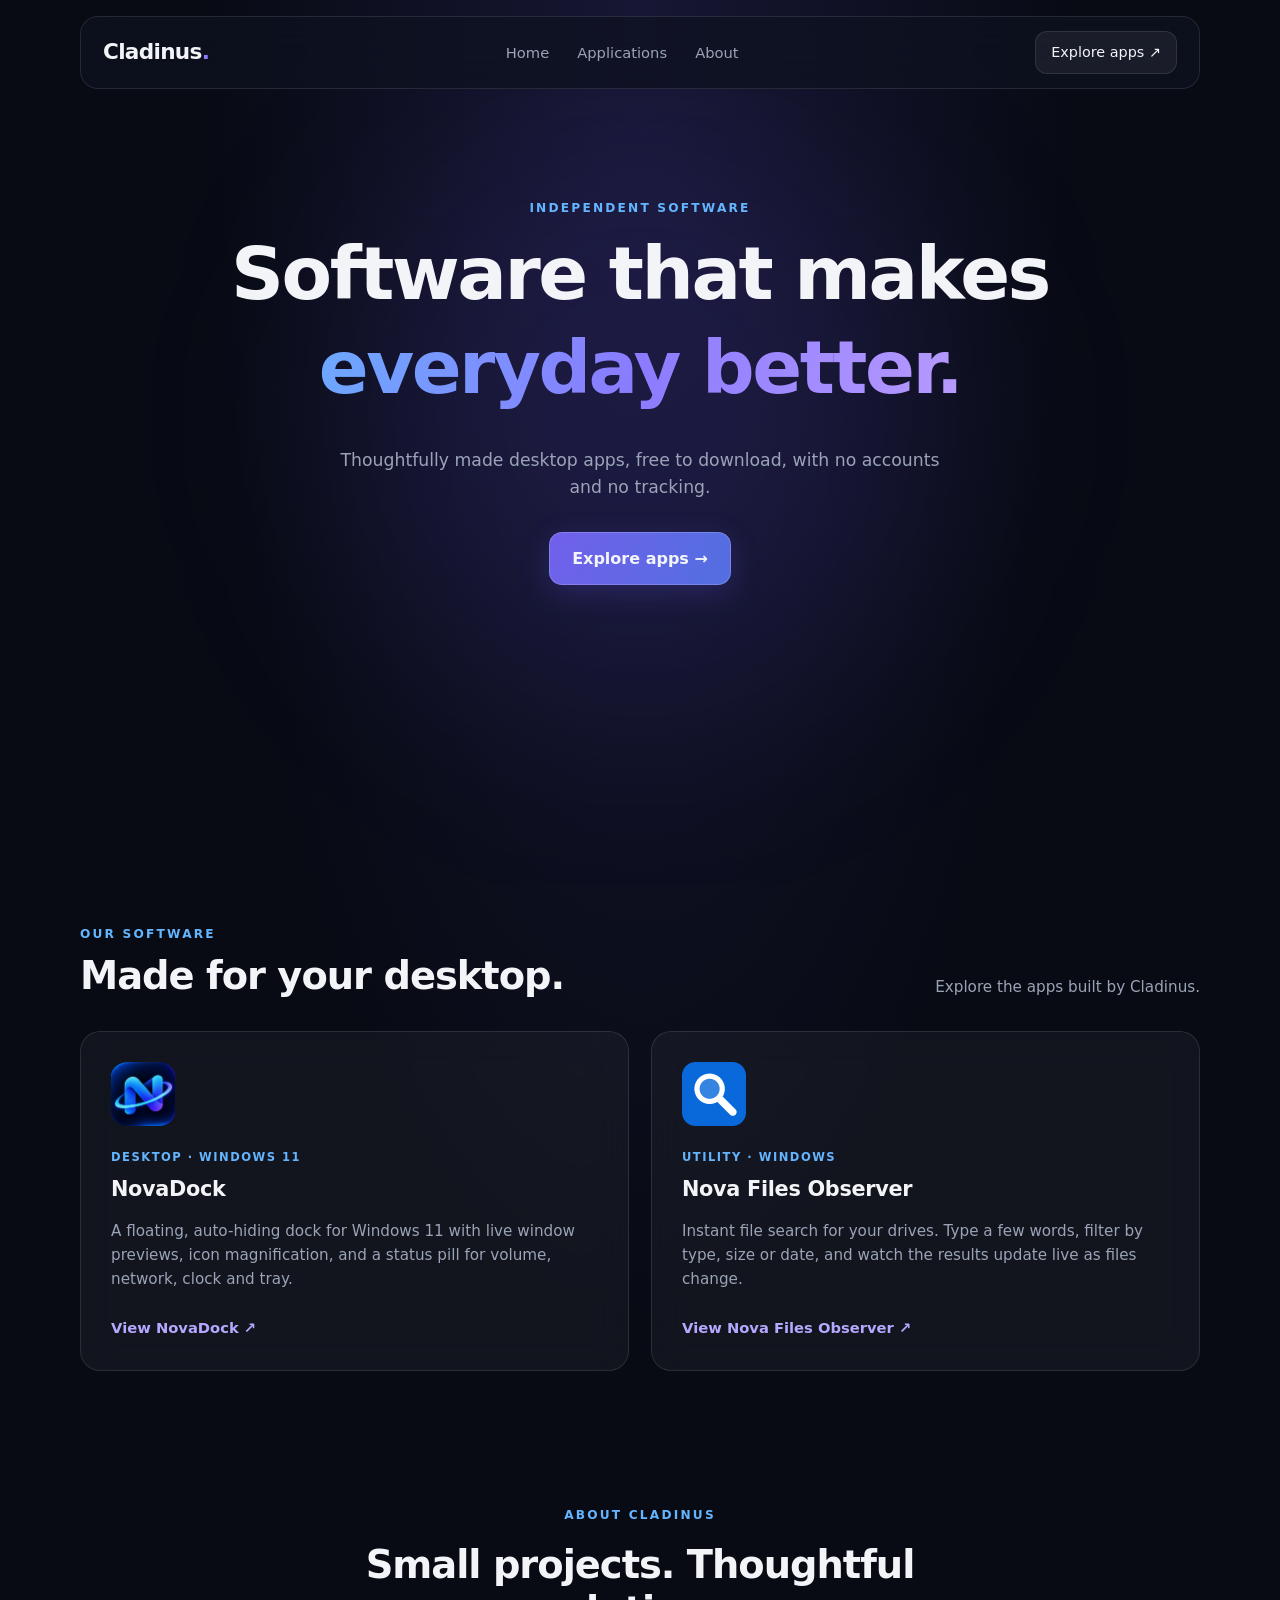
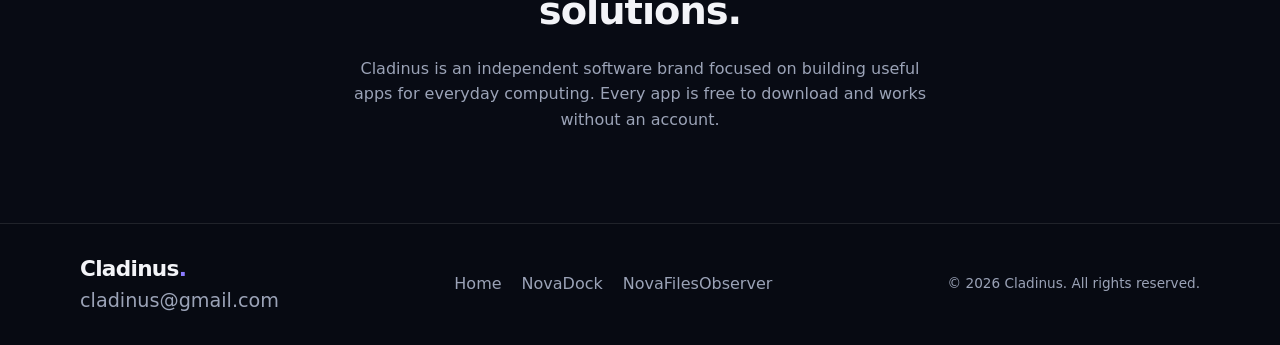
==== commit 1e8a2d47: "changed the footer, removed mediaplayer++ card" ====
--- a/index.html
+++ b/index.html
@@ -66,7 +66,7 @@
                     <a href="novadock.html" class="card-link">View NovaDock ↗</a>
                 </article>
 
-                <article class="app-card">
+                <!-- <article class="app-card">
                     <div class="app-icon"><img src="assets/MediaPlayer++Icon.png" alt="MediaPlayer++"></div>
                     <p class="app-category">MEDIA · WINDOWS</p>
                     <h3>MediaPlayer++</h3>
@@ -74,7 +74,7 @@
                         A desktop media player for your music and videos, with playlist management built in.
                     </p>
                     <a href="mediaplayer++.html" class="card-link">View MediaPlayer++ ↗</a>
-                </article>
+                </article> -->
 
                 <article class="app-card">
                     <div class="app-icon"><img src="assets/NovaFilesObserverIcon.png" alt="Nova Files Observer"></div>
@@ -100,8 +100,15 @@
     </main>
 
     <footer class="footer">
-        <a href="#home" class="logo">Cladinus<span>.</span></a>
-        <p id="contact">cladinus@gmail.com</p>
+        <div>
+            <a href="#home" class="logo">Cladinus<span>.</span></a>
+            <p id="contact">cladinus@gmail.com</p>
+        </div>
+        <div id="pages">
+            <a href="#home">Home</a>
+            <a href="novadock.html">NovaDock</a>
+            <a href="novafilesobserver.html">NovaFilesObserver</a>
+        </div>
         <p>© <span id="year"></span> Cladinus. All rights reserved.</p>
     </footer>
 </body>
--- a/css/style.css
+++ b/css/style.css
@@ -143,7 +143,7 @@
 .section-description { max-width: 300px; color: var(--muted); font-size: 0.95rem; }
 
 .app-grid { display: grid; grid-template-columns: repeat(2, minmax(0, 1fr)); gap: 22px; }
-.app-grid.grid-3 { grid-template-columns: repeat(3, minmax(0, 1fr)); }
+.app-grid.grid-3 { grid-template-columns: repeat(2, minmax(0, 1fr)); }
 
 .app-card {
     padding: 30px; background: var(--surface);
@@ -213,6 +213,12 @@
 }
 .footer p { color: var(--muted); font-size: 0.85rem; }
 .footer p#contact { color: var(--muted); font-size: 1.2rem; }
+.footer #pages {
+    display: flex;
+    justify-content: space-between;
+    gap: 20px;
+    color: var(--muted);
+}
 
 /* ── Scroll reveal ────────────────────────────────────── */
 .reveal { opacity: 0; transform: translateY(24px); transition: opacity 700ms ease, transform 700ms ease; }
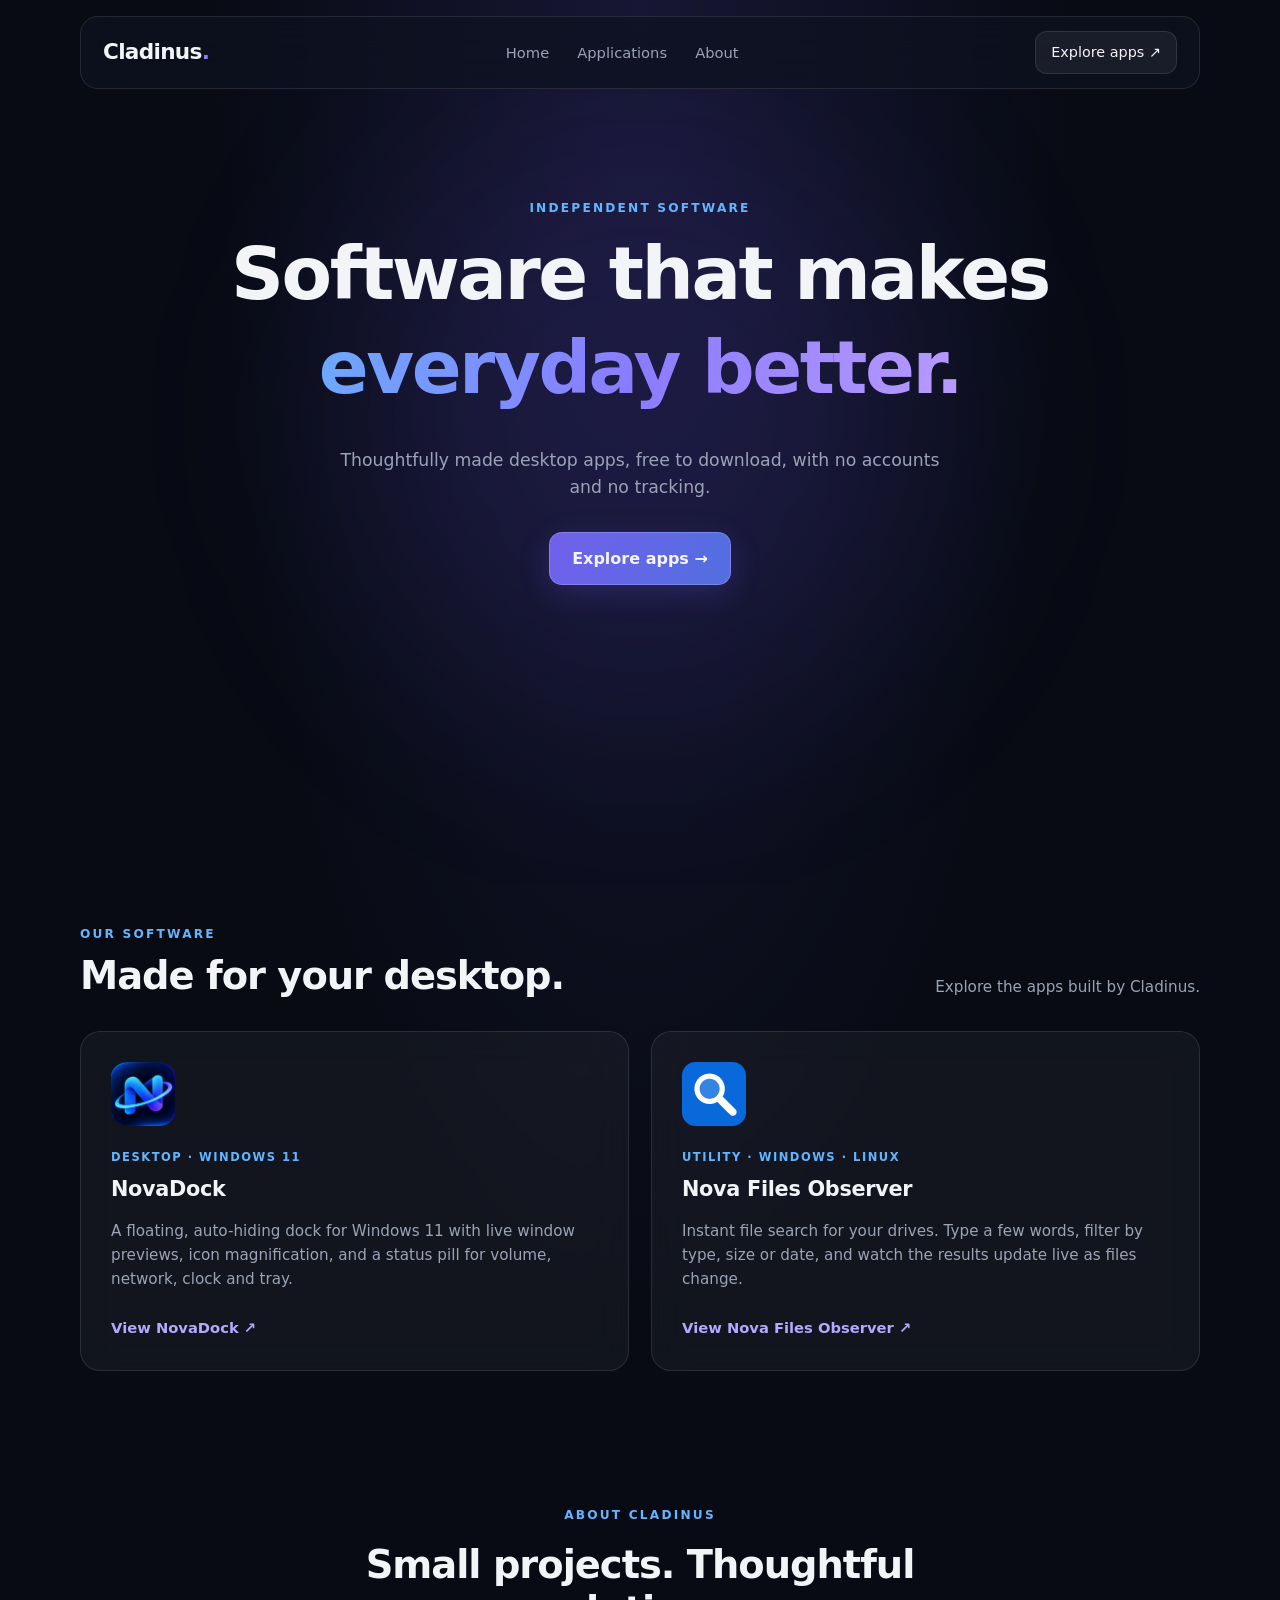
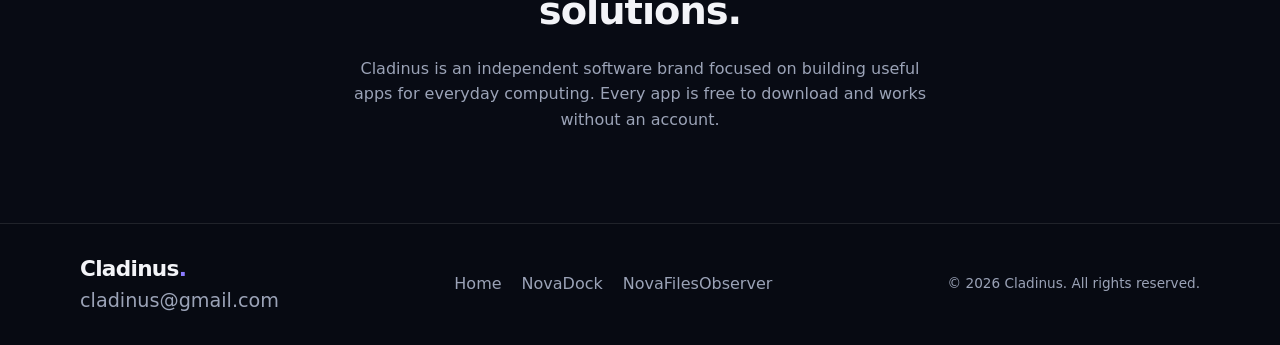
==== commit 459ca992: "added Nova Files Obaserver for linux" ====
--- a/index.html
+++ b/index.html
@@ -78,7 +78,7 @@
 
                 <article class="app-card">
                     <div class="app-icon"><img src="assets/NovaFilesObserverIcon.png" alt="Nova Files Observer"></div>
-                    <p class="app-category">UTILITY · WINDOWS</p>
+                    <p class="app-category">UTILITY · WINDOWS · LINUX</p>
                     <h3>Nova Files Observer</h3>
                     <p class="app-description">
                         Instant file search for your drives. Type a few words, filter by type, size or date,
--- a/css/style.css
+++ b/css/style.css
@@ -175,6 +175,9 @@
 .download-card h3 { font-size: 1.6rem; letter-spacing: -0.5px; }
 .download-card p { margin-top: 8px; color: var(--muted); }
 .download-card .primary-btn { margin-top: 22px; }
+.dl-buttons { display: flex; flex-wrap: wrap; justify-content: center; gap: 12px; }
+.dl-buttons .primary-btn[hidden] { display: none; }
+.install-help code { word-break: break-word; }
 .release-notes {
     max-height: 200px; overflow: auto; margin: 16px auto 0; padding: 14px 16px;
     text-align: left; white-space: pre-wrap; font-size: 0.9rem; color: var(--muted);
@@ -197,6 +200,7 @@
 .faq details[open] { border-color: rgba(139, 123, 255, 0.35); }
 .faq summary { cursor: pointer; font-weight: 650; }
 .faq p { margin-top: 12px; color: var(--muted); font-size: 0.95rem; }
+.faq a {color: var(--accent);}
 .install-help {
     margin-top: 22px; padding: 14px 18px; text-align: left;
     background: rgba(0, 0, 0, 0.2); border: 1px solid var(--border); border-radius: 14px;
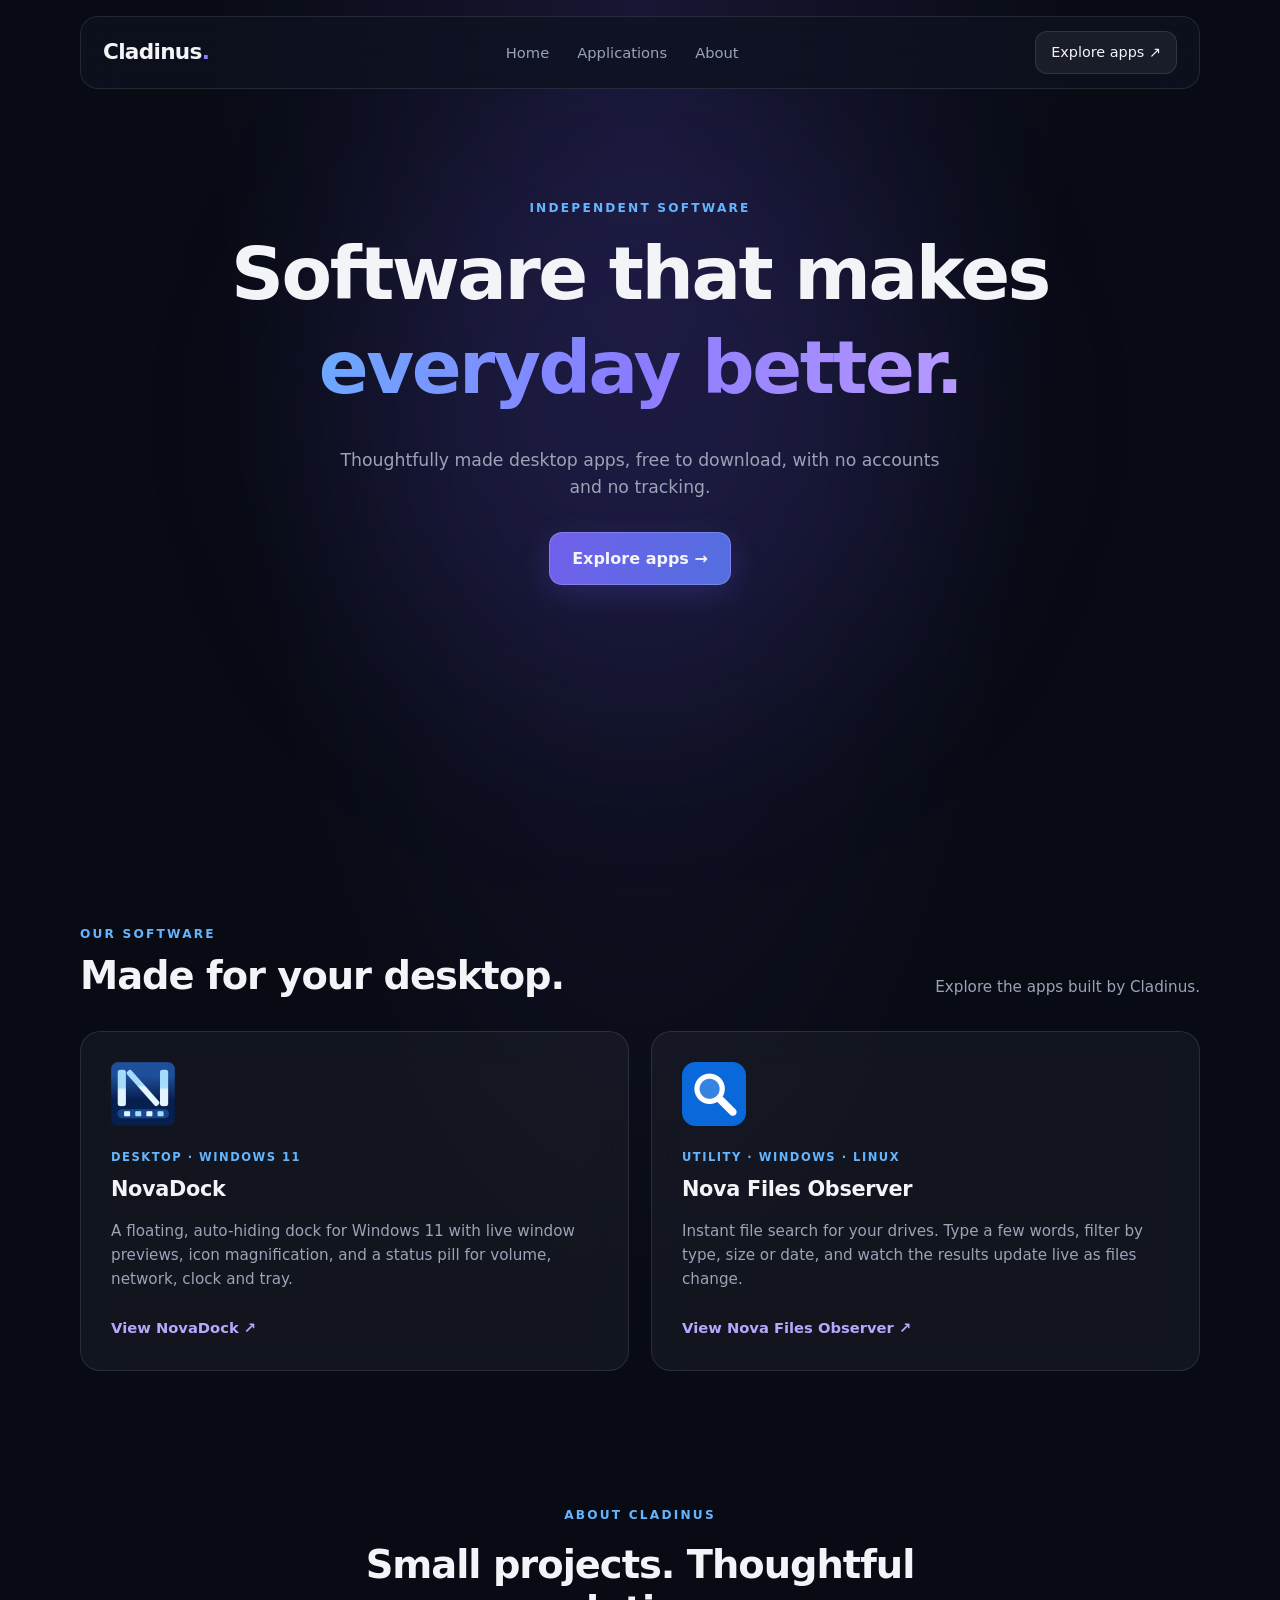
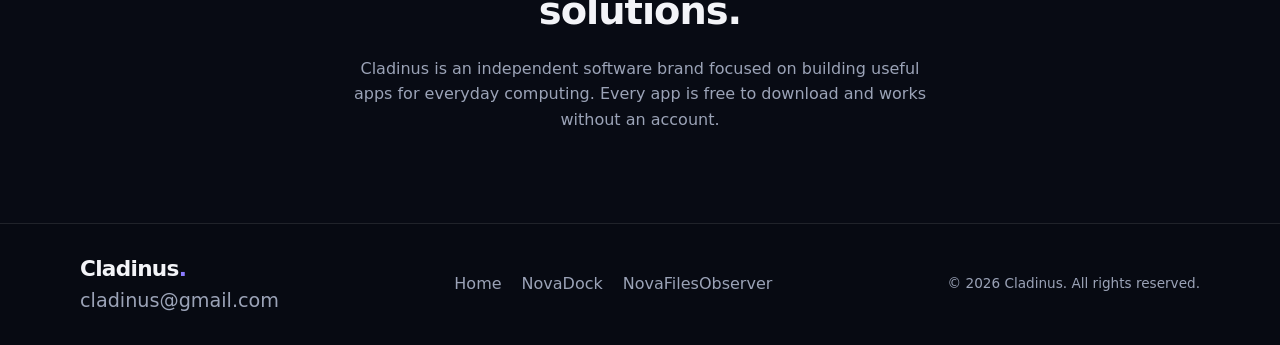
==== commit 1a149894: "updated NovaDock's icon" ====
--- a/index.html
+++ b/index.html
@@ -56,7 +56,7 @@
 
             <div class="app-grid grid-3">
                 <article class="app-card">
-                    <div class="app-icon"><img src="assets/NovaDockIcon1.png" alt="NovaDock"></div>
+                    <div class="app-icon"><img src="assets/NovaDock.png" alt="NovaDock"></div>
                     <p class="app-category">DESKTOP · WINDOWS 11</p>
                     <h3>NovaDock</h3>
                     <p class="app-description">
